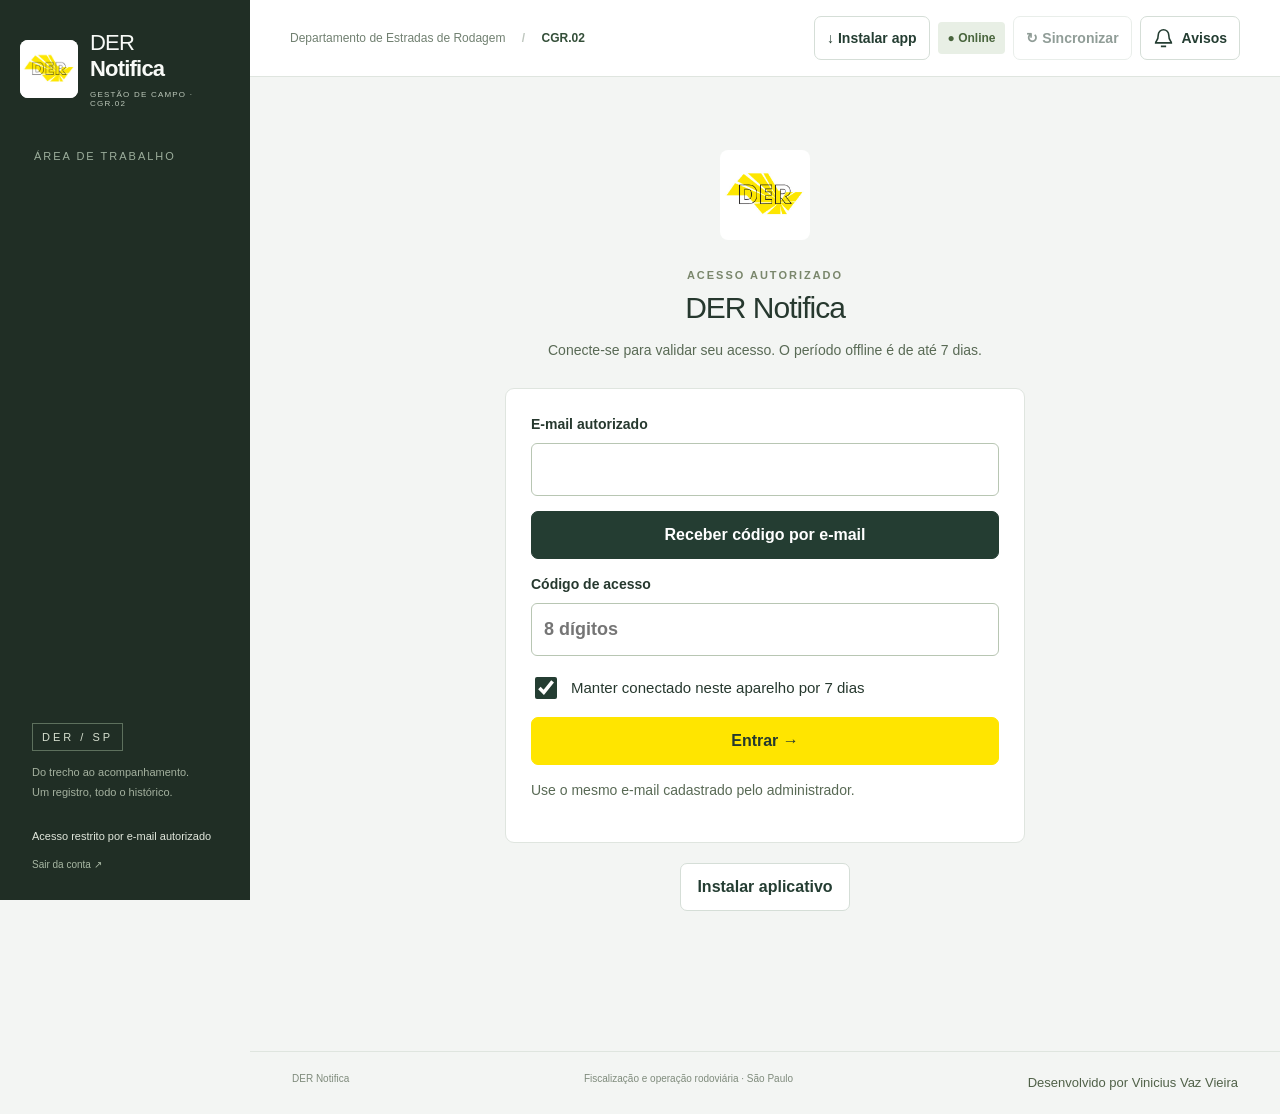
==== campo.html @ 86308b41 "Adiciona exclusão autorizada e solicitações; limita encerrados do CCO e oferece consulta paginada" ====
<!doctype html><html lang="pt-BR"><head><meta charset="utf-8"><meta name="viewport" content="width=device-width, initial-scale=1, viewport-fit=cover"><meta name="theme-color" content="#243d32"><title>DER Notifica</title><link rel="icon" href="./logo-der.jpg"><link rel="manifest" href="./manifest.webmanifest"><link rel="stylesheet" href="./app.css?v=7"><link rel="stylesheet" href="./cco.css?v=7"><link rel="stylesheet" href="./accessibility.css?v=7"><script defer src="./vendor/pdf-lib.min.js"></script><script defer src="./vendor/exceljs.min.js"></script><script src="./config.js"></script><script defer src="./location.js?v=7"></script><script defer src="./documents.js?v=7"></script><script defer src="./app.js?v=7"></script></head><body>
<aside class="sidebar"><a class="brand" href="#home"><img src="./logo-der.jpg" alt="DER"><span>DER <strong>Notifica</strong><small>GESTÃO DE CAMPO · CGR.02</small></span></a><div class="nav-label">ÁREA DE TRABALHO</div><nav id="nav"></nav><div class="sidebar-bottom"><span class="seal">DER / SP</span><p>Do trecho ao acompanhamento.<br>Um registro, todo o histórico.</p><div id="identity">Verificando acesso…</div><a id="logout" href="#" target="_top">Sair da conta ↗</a></div></aside>
<div class="workspace"><header class="topbar"><span>Departamento de Estradas de Rodagem <b> / </b> <strong>CGR.02</strong></span><div class="top-actions"><span id="connection" class="badge">Conectando</span><button id="sync" class="small">↻ Sincronizar <span id="pending-count"></span></button></div></header><main id="main"><div class="loading">Preparando seu ambiente de campo…</div></main><footer>DER Notifica <span>Fiscalização e operação rodoviária · São Paulo</span><small class="developer-credit">Desenvolvido por Vinicius Vaz Vieira</small></footer></div>
<dialog id="modal"><div id="modal-body"></div><button id="close-modal" class="dialog-close" aria-label="Fechar janela">×</button></dialog><dialog id="signature-modal"><div class="signature-header"><div><span class="eyebrow">CIÊNCIA DO DOCUMENTO</span><h2>Assine com o dedo ou caneta</h2><p id="signature-caption"></p></div><button id="signature-close" aria-label="Voltar sem confirmar">×</button></div><div class="signature-paper"><canvas id="signature-canvas" aria-label="Área para desenhar a assinatura"></canvas><span class="signature-line">Assinatura do notificado</span></div><div class="signature-footer"><span>Use a tela na horizontal para ter mais espaço.</span><div><button id="signature-clear">Limpar</button><button id="signature-confirm" class="primary">Confirmar assinatura ✓</button></div></div></dialog><div id="toast" role="status" aria-live="polite"></div>
</body></html>
---- app.css ----
:root{font-family:Arial,Helvetica,sans-serif;color:#26382e;background:#f3f5f3;font-size:14px;--green:#243d32;--yellow:#ffe500;--muted:#748078;--line:#dfe5df}*{box-sizing:border-box}body{margin:0}button,input,select,textarea{font:inherit}button,a{ -webkit-tap-highlight-color:transparent}button{cursor:pointer;border:1px solid #d5ded7;background:#fff;color:var(--green);border-radius:7px;padding:11px 16px;font-weight:600;min-height:43px}button:hover{background:#eff3ee}button:disabled{opacity:.5;cursor:default}button.primary{background:var(--green);color:white;border-color:var(--green)}button.yellow{background:var(--yellow);border-color:var(--yellow);color:#25392f}.small{font-size:12px;padding:8px 12px;min-height:34px}a{color:inherit}input,select,textarea{width:100%;border:1px solid #d7dfd8;background:#fff;border-radius:6px;padding:12px;color:#26382e;min-height:45px}textarea{min-height:110px;resize:vertical}input:focus,select:focus,textarea:focus{outline:2px solid #a3b49f;outline-offset:2px}input[type=checkbox]{width:19px;min-height:19px;accent-color:var(--green)}label{font-size:12px;font-weight:600;display:flex;flex-direction:column;gap:8px}label.check{flex-direction:row;align-items:center;font-weight:400;font-size:14px}.sidebar{position:fixed;inset:0 auto 0 0;width:250px;background:#202e25;color:#f8faf7;padding:30px 20px;display:flex;flex-direction:column;z-index:10}.brand{display:flex;align-items:center;gap:12px;text-decoration:none;margin:0 0 42px}.brand img{width:58px;height:58px;object-fit:contain;border-radius:8px;background:white}.brand span{font-size:22px;font-weight:400;letter-spacing:-.8px}.brand strong{display:block}.brand small{display:block;font-size:8px;letter-spacing:1.2px;margin-top:8px;color:#bcc8ba}.nav-label{font-size:9px;letter-spacing:2px;color:#9cae9c;margin:0 14px 12px}nav button{display:flex;align-items:center;gap:12px;width:100%;border:0;text-align:left;background:transparent;color:#c9d3c8;border-radius:6px;font-size:13px;font-weight:400;padding:13px 14px;margin:4px 0}nav button.active{background:#ffe500;color:#25382b;font-weight:700}nav button:hover{background:#3d4e3c}nav button.active:hover{background:#ffe500}nav .nav-icon{font-size:19px;width:23px}.sidebar-bottom{margin-top:auto;padding:24px 12px 0}.seal{font-size:11px;letter-spacing:3px;border:1px solid #5d705d;padding:7px 9px;color:#d6dfcf}.sidebar-bottom p{font-size:11px;color:#a4b19f;line-height:1.8;margin:18px 0 25px}#identity{font-size:11px;color:#e1e7dc;line-height:1.7;overflow-wrap:anywhere}#logout{display:block;font-size:10px;margin-top:13px;color:#a7b7a3;text-decoration:none}.workspace{margin-left:250px}.topbar{height:77px;display:flex;align-items:center;justify-content:space-between;gap:15px;padding:0 40px;background:white;border-bottom:1px solid var(--line);font-size:11px;color:#718071}.topbar b{margin:0 13px;color:#bfc7bf}.topbar strong{font-size:11px;color:#344f39}.top-actions{display:flex;gap:12px;align-items:center}.badge{display:inline-flex;padding:6px 9px;border-radius:4px;background:#e8efe5;color:#49653d;font-size:10px;font-weight:700;line-height:1.5}.badge.warn{background:#fff1c6;color:#7d6208}.badge.danger{background:#fae5df;color:#a33c2a}main{max-width:1450px;margin:auto;padding:38px 42px 60px;min-height:calc(100vh - 140px)}footer{display:flex;justify-content:space-between;padding:21px 42px;border-top:1px solid var(--line);color:#7f8b7c;font-size:10px}h1{font-size:30px;letter-spacing:-1px;font-weight:500;margin:10px 0 12px}h2{font-size:19px;letter-spacing:-.4px;margin:0 0 12px}h3{font-size:15px;margin:0 0 10px}p{line-height:1.7}.eyebrow{font-size:9px;letter-spacing:2px;color:#7a876c;font-weight:700}.muted{color:var(--muted);font-size:12px;line-height:1.7}.page-head{display:flex;justify-content:space-between;gap:20px;align-items:center;margin-bottom:30px}.page-head p{margin:0;color:#778173;font-size:12px}.hero{background:var(--green);color:#fff;border-radius:11px;min-height:205px;padding:32px 34px;position:relative;overflow:hidden;display:flex;align-items:center;justify-content:space-between}.hero:after{content:'';position:absolute;right:80px;bottom:-60px;width:210px;height:320px;border:1px solid #ffffff16;transform:rotate(27deg);border-radius:70px;box-shadow:0 0 0 40px #ffffff05,0 0 0 80px #ffffff04;pointer-events:none}.hero h2{font-size:27px;font-weight:400;line-height:1.3;max-width:460px}.hero p{color:#c2d0bf;font-size:12px;max-width:470px}.hero .eyebrow{color:#ffe500}.hero >div,.hero button{position:relative;z-index:1}.stats{display:grid;grid-template-columns:repeat(4,1fr);gap:15px;margin:22px 0 30px}.stat{padding:22px;background:white;border:1px solid var(--line);border-radius:8px}.stat .num{font-size:30px;display:block;margin:11px 0;color:#2a4735;letter-spacing:-1px}.stat .label{font-size:10px;color:#7c8878}.stat small{font-size:10px;color:#89917f}.section-head{display:flex;justify-content:space-between;align-items:center;margin:28px 0 16px}.section-head h2{margin:0}.actions{display:flex;gap:10px;flex-wrap:wrap}.cards{display:grid;grid-template-columns:repeat(3,1fr);gap:17px}.action-card{border:1px solid var(--line);border-radius:8px;background:white;padding:23px;display:flex;flex-direction:column;align-items:flex-start;min-height:196px}.action-card .symbol{width:37px;height:37px;background:#eef2e9;display:grid;place-items:center;border-radius:7px;margin-bottom:20px;font-size:20px}.action-card p{font-size:12px;color:#7b8476;margin:0 0 20px}.action-card button{margin-top:auto;border:0;padding:0;min-height:25px;font-size:11px}.panel{background:white;border:1px solid var(--line);border-radius:9px;padding:25px;margin-bottom:20px}.panel-head{padding-bottom:18px;margin-bottom:23px;border-bottom:1px solid #edf0ea;display:flex;gap:13px;align-items:center}.panel-head .step-no{height:28px;width:28px;border:1px solid #c7d3c2;border-radius:50%;display:grid;place-items:center;font-size:10px}.panel-head h2{margin:0;font-size:16px}.form-grid{display:grid;grid-template-columns:repeat(2,minmax(0,1fr));gap:20px}.form-grid .full{grid-column:1/-1}.form-grid.three{grid-template-columns:repeat(3,minmax(0,1fr))}.notice{padding:14px 17px;border-left:3px solid #e6c400;background:#fffbe9;color:#77652b;font-size:12px;line-height:1.7;margin:18px 0}.notice.good{background:#edf4e9;border-color:#6a8856;color:#516347}.empty{padding:42px 20px;text-align:center;border:1px dashed #d8dfd2;border-radius:7px;color:#7e8976;font-size:12px}.empty strong{display:block;color:#3f563c;font-size:15px;margin-bottom:8px}.form-footer{display:flex;justify-content:space-between;gap:12px;align-items:center;position:sticky;bottom:0;background:#f3f5f3f5;border-top:1px solid #d8dfd4;padding:17px 0;z-index:3}.steps{display:flex;gap:0;margin:0 0 28px;padding:0;list-style:none}.steps li{flex:1;border-bottom:3px solid #e0e6dc;padding:10px 5px;font-size:10px;color:#84917d}.steps li.active{border-color:#647a4d;color:#314c34;font-weight:bold}.steps li span{margin-right:6px}.preview-images{display:flex;gap:12px;flex-wrap:wrap;margin-top:15px}.photo{width:110px;position:relative}.photo img{width:110px;height:85px;object-fit:cover;border-radius:5px;border:1px solid #dbe3d8}.photo button{position:absolute;right:3px;top:3px;border:0;padding:0;width:23px;min-height:23px;background:white}.photo small{font-size:9px;display:block;overflow:hidden;text-overflow:ellipsis;white-space:nowrap}.signature-preview{height:130px;max-width:100%;border:1px solid #e4e8df;background:white}.filters{display:grid;grid-template-columns:minmax(180px,2fr) repeat(3,minmax(100px,1fr));gap:12px;margin-bottom:20px}.filters label{font-size:10px}.filters input,.filters select{min-height:37px;padding:8px;font-size:12px}.table-wrap{overflow-x:auto}table{border-collapse:collapse;width:100%;font-size:11px;text-align:left}th{font-size:9px;letter-spacing:.5px;text-transform:uppercase;color:#89917f;background:#f7f9f5;padding:13px 12px;border-bottom:1px solid #e2e8dc}td{padding:17px 12px;border-bottom:1px solid #edf0e8;vertical-align:middle}td strong{font-size:11px;display:block;color:#334c35}td small{color:#86917d;display:block;margin-top:6px}tr[data-id]{cursor:pointer}tr[data-id]:hover{background:#f8faf4}.board{display:grid;grid-template-columns:repeat(4,minmax(0,1fr));gap:15px}.column{background:#e9eee6;border-radius:7px;padding:12px;min-height:320px}.column h3{font-size:11px;padding:5px 3px 15px}.alert-card{background:white;border:1px solid #dce4d6;border-radius:6px;padding:15px;margin-bottom:12px;cursor:pointer}.alert-card p{font-size:11px;color:#7b8773}.alert-card h4{font-size:13px;margin:10px 0}.permissions{display:grid;grid-template-columns:repeat(3,1fr);gap:16px}.permission{background:#f7f9f4;padding:14px;border-radius:6px}.permission small{display:block;font-size:10px;margin-left:27px;color:#86927d;margin-top:7px}.users{display:grid;gap:12px}.user-row{display:flex;justify-content:space-between;gap:15px;border-bottom:1px solid #e7ede0;padding:15px 0}.user-row p{margin:5px 0;font-size:11px;color:#7c8775}dialog{border:1px solid #d5dfd0;border-radius:12px;color:#26382e;background:#fff;padding:30px;width:min(900px,94vw);max-height:92dvh;overflow:auto;box-shadow:0 30px 100px #15200f40}dialog::backdrop{background:#162319b3;backdrop-filter:blur(3px)}.dialog-close{position:absolute;right:14px;top:10px;border:0;font-size:24px;background:transparent;padding:3px 10px}.detail-grid{display:grid;grid-template-columns:1fr 1fr;gap:18px;padding:20px 0}.detail-grid small{display:block;font-size:10px;color:#8a967f;margin-bottom:7px}.detail-grid strong{font-size:13px}.timeline{border-left:1px solid #ccd9c3;padding-left:20px}.timeline div{margin:18px 0}.timeline strong{font-size:12px}.timeline p{font-size:11px;color:#7c8974;margin:5px 0}.doc-preview{border:1px solid #dbe3d6;background:#fafbf9;padding:25px;line-height:1.8;font-size:12px;max-height:50vh;overflow:auto;margin:18px 0}.doc-preview h3{text-align:center}.signature-header{display:flex;justify-content:space-between;gap:15px;margin-bottom:20px}.signature-header button{font-size:25px;min-height:34px;border:0;background:transparent;padding:0 10px}.signature-header p{font-size:12px;color:#7a8772;margin:5px 0}.signature-header h2{font-size:23px;margin:9px 0}.signature-paper{position:relative;background:#fff;border:1px solid #cdd9c3;border-radius:8px;overflow:hidden;height:min(46dvh,350px)}#signature-canvas{display:block;width:100%;height:100%;touch-action:none;cursor:crosshair}.signature-line{position:absolute;left:7%;right:7%;bottom:23px;border-top:1px solid #cad5c0;padding-top:9px;font-size:11px;color:#9aa58d;pointer-events:none;text-align:center}.signature-footer{display:flex;justify-content:space-between;gap:15px;align-items:center;margin-top:20px;font-size:11px;color:#7f8c73}.signature-footer>div{display:flex;gap:10px}#signature-modal{width:min(1100px,96vw)}#toast{position:fixed;bottom:25px;left:calc(50% + 125px);transform:translateX(-50%);background:#213d2c;color:white;padding:14px 20px;box-shadow:0 5px 25px #0002;border-radius:8px;z-index:100;max-width:90vw;font-size:12px;display:none}.loading{padding:80px 20px;text-align:center;color:#7b8773}.access{max-width:520px;margin:80px auto;text-align:center}.access img{width:90px;border-radius:8px}.access a{display:inline-block;text-decoration:none;margin-top:20px}.note-label{font-size:10px;color:#87927c}.success-icon{width:60px;height:60px;display:grid;place-items:center;border-radius:50%;background:#edf3e5;font-size:30px;color:#5a7643;margin:0 auto 20px}.success{text-align:center;max-width:680px;margin:45px auto}.success .actions{justify-content:center}.success h1{font-size:28px}.draft-row{padding:17px 0;border-bottom:1px solid #e4ebdf;display:flex;align-items:center;justify-content:space-between;gap:20px}.draft-row strong{font-size:12px}.draft-row p{font-size:11px;color:#7c8974}.legend{display:flex;gap:18px;font-size:10px;color:#87917f;margin-bottom:15px}.help-grid{display:grid;grid-template-columns:1fr 1fr;gap:18px}.help-grid p{font-size:12px;color:#75826d}
@media(min-width:1600px){main{padding-top:50px}.hero{min-height:240px}}@media(max-width:1100px){.sidebar{width:215px;padding:25px 15px}.workspace{margin-left:215px}.topbar{padding:0 25px}.topbar>span{max-width:220px;line-height:1.7}main{padding:28px 25px}.cards{gap:12px}.action-card{padding:20px}.board{grid-template-columns:1fr 1fr}.permissions{grid-template-columns:1fr 1fr}#toast{left:calc(50% + 107px)}}
@media(max-width:760px){.sidebar{position:relative;width:100%;height:auto;padding:16px 18px}.brand{margin:0}.brand img{width:42px;height:42px}.brand span{font-size:18px}.brand strong{display:inline}.brand small{font-size:7px;margin-top:5px}.nav-label,.sidebar-bottom{display:none}nav{display:flex;overflow:auto;gap:6px;margin-top:16px}nav button{white-space:nowrap;min-width:max-content;padding:9px 12px;font-size:11px;margin:0}nav .nav-icon{font-size:16px;width:auto}.workspace{margin-left:0}.topbar{height:auto;min-height:60px;padding:12px 18px}.topbar>span{font-size:9px;max-width:160px}.topbar b{margin:0 5px}.topbar strong{font-size:9px}.top-actions{gap:7px}.top-actions button{font-size:10px;padding:7px}.badge{font-size:9px}main{padding:25px 18px 40px}.page-head{align-items:flex-start;margin-bottom:22px}.page-head h1{font-size:27px}.page-head p{font-size:11px}.page-head button{font-size:11px;padding:10px}.hero{padding:25px;display:block}.hero h2{font-size:24px}.hero button{margin-top:10px}.stats{grid-template-columns:1fr 1fr;gap:10px}.stat{padding:17px}.stat .num{font-size:27px}.cards{grid-template-columns:1fr}.action-card{min-height:0;display:grid;grid-template-columns:45px 1fr;column-gap:13px;padding:19px}.action-card .symbol{grid-row:1/4;margin:0}.action-card p{margin-bottom:10px}.action-card button{justify-self:start}.form-grid,.form-grid.three{grid-template-columns:1fr}.panel{padding:20px 17px}.filters{grid-template-columns:1fr 1fr}.filters label:first-child{grid-column:1/-1}.steps li{font-size:9px}.steps li span{display:block;margin-bottom:6px}.form-footer{align-items:flex-start}.form-footer .actions{justify-content:flex-end}.form-footer .muted{font-size:10px;max-width:130px}.form-footer button{font-size:11px;padding:10px}.board{grid-template-columns:1fr}.column{min-height:100px}.permissions{grid-template-columns:1fr}.signature-header h2{font-size:18px}.signature-footer{flex-direction:column;align-items:stretch}.signature-footer>div{justify-content:space-between}.signature-footer button{font-size:12px;padding:12px}dialog{padding:25px 18px}#toast{left:50%;width:max-content;max-width:90vw}footer{padding:20px 18px;font-size:9px}footer span{max-width:170px;text-align:right}.help-grid{grid-template-columns:1fr}.detail-grid{gap:15px}.detail-grid strong{font-size:12px}}
@media print{.sidebar,.topbar,footer,.actions,.dialog-close,#toast{display:none!important}.workspace{margin:0}main{padding:0}dialog{position:absolute;inset:0;width:100%;max-height:none;border:0;box-shadow:none}dialog::backdrop{background:white}body{background:white}}
---- cco.css ----
.cco-command{background:#233b30;border-radius:9px;padding:27px 30px;display:flex;justify-content:space-between;color:white;position:relative;overflow:hidden}.cco-command:after{content:'';position:absolute;right:240px;top:-130px;width:220px;height:420px;border:1px solid #ffffff12;transform:rotate(30deg);border-radius:50%;box-shadow:0 0 0 40px #ffffff05}.cco-command .eyebrow{color:#d0ddc3;font-size:9px}.cco-command h2{font-size:25px;font-weight:400;margin:15px 0 7px}.cco-command p{font-size:11px;color:#b4c7ac;margin:0}.live-dot{width:7px;height:7px;display:inline-block;background:#ffe500;border-radius:50%;margin-right:9px;box-shadow:0 0 0 4px #ffe50016}.cco-clock{text-align:right;position:relative;z-index:1}.cco-clock strong{display:block;font-size:43px;font-weight:400;letter-spacing:-2px}.cco-clock span{font-size:8px;letter-spacing:2px;display:block;margin-top:8px;color:#d0dcc4}.cco-clock small{display:block;font-size:9px;color:#92a88c;margin-top:17px}.cco-stats{margin:18px 0}.cco-stats .stat{padding:18px 20px}.cco-stats .stat:first-child{border-top:3px solid #d9bc00}.cco-stats .stat:nth-child(2){border-top:3px solid #c96549}.cco-stats .num{font-size:28px;margin:10px 0}.cco-toolbar{display:flex;justify-content:space-between;gap:15px;align-items:flex-end;padding:4px 0 24px}.cco-toolbar label{font-size:9px;min-width:155px}.cco-toolbar select{font-size:11px;min-height:36px;padding:8px}.cco-pulse{font-size:9px;color:#7e8f70;display:flex;align-items:center;gap:12px}.board{align-items:start;gap:13px}.column{padding:10px;background:#e9ede5;min-height:400px}.column-title{display:flex;align-items:center;justify-content:space-between;border-bottom:1px solid #d9e2d1;padding:9px 3px 16px;margin-bottom:13px}.column-title h3{font-size:10px;margin:0;padding:0}.column-title>span{font-size:10px;padding:3px 7px;background:white;border-radius:4px}.column-dot{width:6px;height:6px;display:inline-block;border-radius:50%;background:#b9a000;margin-right:6px}.cco-col-1 .column-dot{background:#668ca6}.cco-col-2 .column-dot{background:#5e7f44}.cco-col-3 .column-dot{background:#9ba993}.alert-card{padding:12px;cursor:default;box-shadow:0 2px 3px #293d2010;border-color:#dbe3d3}.alert-card [data-id]{cursor:pointer}.risk-imediato{border-top:3px solid #b94937}.risk-alto{border-top:3px solid #cf754a}.card-risk{display:flex;align-items:center;justify-content:space-between;margin-bottom:12px}.elapsed{font-size:9px;color:#8b957f}.cco-photo{width:100%;height:110px;object-fit:cover;border-radius:4px;margin-bottom:13px}.cco-no-photo{height:70px;display:grid;place-items:center;background:repeating-linear-gradient(135deg,#f5f7f1,#f5f7f1 6px,#f0f3ea 6px,#f0f3ea 7px);font-size:8px;letter-spacing:1.5px;color:#a0ac91;margin-bottom:13px;border-radius:4px}.road-label{font-size:17px;font-weight:bold;letter-spacing:-.5px;color:#29482f}.road-label span{font-size:8px;font-weight:normal;letter-spacing:1px;margin:0 4px;color:#8c997e}.road-direction{font-size:9px;color:#87967b;margin:6px 0 17px}.alert-card h4{font-size:12px;margin:0 0 6px}.alert-card p{font-size:10px;line-height:1.7;margin:0 0 14px}.cco-author{padding:12px 0;border-top:1px solid #edf1e7;display:flex;flex-direction:column;gap:6px}.cco-author strong{font-size:10px}.cco-author a,.cco-author span{font-size:10px;color:#7d8c70;text-decoration:none}.cco-ack{width:100%;font-size:10px;margin-top:6px;min-height:35px;padding:9px}.maps-button{display:block;text-align:center;text-decoration:none;font-size:10px;padding:9px;border:1px solid #d6dfcf;border-radius:5px;margin:6px 0;color:#48663c}.column-empty{padding:40px 10px;text-align:center;font-size:10px;color:#9aa58c}.monitor .sidebar,.monitor .topbar,.monitor footer{display:none}.monitor .workspace{margin:0}.monitor main{max-width:none;padding:25px 30px}.monitor #toast{left:50%}.monitor .board{grid-template-columns:repeat(4,minmax(0,1fr))}.monitor .cco-photo{height:160px}.monitor .road-label{font-size:23px}.monitor .column-title h3{font-size:12px}.monitor .alert-card h4{font-size:15px}.monitor .alert-card p{font-size:12px}.monitor .cco-author strong,.monitor .cco-author a{font-size:12px}@media(min-width:1500px){.cco-photo{height:145px}.alert-card{padding:15px}.road-label{font-size:21px}.alert-card p{font-size:11px}}@media(max-width:760px){.cco-command{padding:23px 20px}.cco-command h2{font-size:20px}.cco-command p{max-width:190px}.cco-clock strong{font-size:30px}.cco-clock span{font-size:6px;letter-spacing:1px}.cco-clock small{font-size:8px}.cco-toolbar{flex-direction:column;align-items:stretch}.cco-toolbar .actions{flex-wrap:nowrap}.cco-toolbar label{min-width:0;flex:1}.cco-toolbar .cco-pulse{justify-content:space-between}.cco-photo{height:180px}.monitor .board{grid-template-columns:1fr}.cco-stats .stat{padding:15px}.column{min-height:120px}}
.cco-only .sidebar{display:none}.cco-only .workspace{margin-left:0}.cco-only main{max-width:1700px;padding:30px 40px}.cco-only .topbar{height:75px;background:#fff;padding:0 40px}.cco-only #sync{display:none}.cco-brand{display:flex;align-items:center;gap:16px;max-width:none!important}.cco-brand img{width:49px;height:49px;object-fit:contain}.cco-brand strong{letter-spacing:1px;font-size:12px}.cco-brand small{font-size:9px;color:#8d9981;border-left:1px solid #e1e7d9;padding-left:16px}.cco-only #toast{left:50%}.cco-only .board{grid-template-columns:repeat(4,minmax(0,1fr))}.cco-only .cco-photo{height:145px}.cco-only .column-title h3{font-size:11px}.cco-only .road-label{font-size:22px}.cco-only .alert-card{padding:16px}.cco-only .alert-card p{font-size:11px}.cco-only .cco-author a{font-size:12px}.cco-only .cco-ack{font-size:12px;min-height:40px}.cco-only .cco-toolbar select{min-width:200px}.cco-only .page-head{margin-bottom:24px}@media(max-width:1000px){.cco-only .board{grid-template-columns:1fr 1fr}}@media(max-width:650px){.cco-only main{padding:25px 16px}.cco-only .topbar{padding:0 16px}.cco-brand small{display:none}.cco-brand strong{font-size:10px}.cco-brand img{width:40px}.cco-only .board{grid-template-columns:1fr}.cco-only .cco-toolbar select{min-width:0}.cco-only .page-head{display:block}.cco-only .page-head .actions{margin-top:18px}}
---- accessibility.css ----
:root{font-size:16px;--muted:#596a55}button{min-height:48px;font-size:15px}input,select,textarea{font-size:16px;min-height:50px;border-color:#b8c6b3}label{font-size:14px;line-height:1.5}label.check{font-size:15px;gap:11px}input[type=checkbox]{width:22px;min-height:22px}.muted{font-size:14px;color:#596a55}.page-head p,.hero p,.action-card p{font-size:14px;line-height:1.7}.eyebrow{font-size:11px}.badge{font-size:12px;padding:7px 10px}.small{font-size:14px;min-height:44px}nav button{font-size:15px;min-height:50px}.nav-label{font-size:11px}.action-card button{font-size:15px;min-height:44px}.stat .label,.stat small{font-size:12px;color:#5c6d54}.stat{min-height:145px}.filters label,.cco-toolbar label{font-size:13px}.filters input,.filters select,.cco-toolbar select{font-size:15px;min-height:46px}table{font-size:14px}th{font-size:12px}td strong{font-size:14px}td small{font-size:12px;color:#63755a}.notice{font-size:14px}.steps li{font-size:13px}.form-footer .muted{font-size:13px}.dialog-close{width:48px;height:48px;min-height:48px;font-size:28px}.signature-header h2{font-size:24px}.signature-header p,.signature-footer{font-size:14px}.signature-footer button{font-size:16px;min-height:50px}.signature-header button{min-width:48px;min-height:48px}.signature-line{font-size:13px}.photo button{width:40px;min-height:40px;font-size:22px}.photo small{font-size:12px}.agent-signature{margin-top:24px;padding-top:24px;border-top:1px solid #d9e2d3}.agent-signature label{margin-bottom:16px}.agent-signature .signature-preview{display:block;margin-bottom:12px}.detail-grid small{font-size:12px;color:#63755a}.detail-grid strong{font-size:15px}.timeline strong{font-size:15px}.timeline p{font-size:13px}.permissions{gap:12px}.permission{padding:16px}.user-row p,.help-grid p{font-size:14px}.doc-preview{font-size:14px}.cco-clock small{font-size:11px}.cco-command p{font-size:14px}.cco-pulse{font-size:12px}.column-title h3,.cco-only .column-title h3{font-size:14px}.column-title>span{font-size:13px}.column-empty{font-size:13px}.elapsed{font-size:12px}.road-label,.cco-only .road-label{font-size:24px}.road-direction{font-size:13px;color:#63755a}.alert-card h4,.cco-only .alert-card h4{font-size:16px}.alert-card p,.cco-only .alert-card p{font-size:14px}.cco-author strong,.cco-author a,.cco-only .cco-author a{font-size:14px}.cco-ack,.cco-only .cco-ack{font-size:14px;min-height:48px}.maps-button{font-size:14px;min-height:44px;padding:12px}.cco-author a{padding:6px 0}.topbar{font-size:12px}.topbar strong{font-size:12px}.top-actions{gap:8px}.empty{font-size:14px}.empty strong{font-size:17px}.access{margin-top:35px}.access h1{font-size:30px}.access .panel{padding:25px}.access button{font-size:16px}.access input{font-size:18px}button:focus-visible,a:focus-visible{outline:3px solid #315e3d;outline-offset:3px}button.primary:focus-visible{outline-color:#a0b946}#menu-toggle,.menu-close,.menu-overlay,.drawer-install{display:none}.cards{grid-template-columns:repeat(2,minmax(0,1fr))}
@media(max-width:1100px){.topbar>span{max-width:none}.board{grid-template-columns:1fr 1fr}}
@media(max-width:960px){body.menu-open{overflow:hidden}.sidebar{position:fixed;inset:0 auto 0 0;width:min(320px,88vw);height:100dvh;z-index:35;transform:translateX(-105%);transition:transform .2s ease;padding:28px 22px;display:flex;flex-direction:column;box-shadow:8px 0 40px #15231233}.menu-open .sidebar{transform:translateX(0)}.sidebar .brand{margin:24px 0 32px;gap:12px}.sidebar .brand img{width:58px;height:58px}.sidebar .brand span{font-size:22px}.sidebar .brand strong{display:block}.sidebar .brand small{font-size:9px}.sidebar .nav-label{display:block;margin-left:12px}.sidebar nav{display:flex;flex-direction:column;overflow:auto;gap:4px;margin:0}.sidebar nav button{width:100%;min-width:0;white-space:normal;text-align:left;padding:13px 14px;font-size:16px;min-height:50px}.sidebar .nav-icon{width:24px;font-size:21px}.sidebar-bottom{display:block;margin-top:auto;padding:22px 10px 0}.sidebar-bottom .seal,.sidebar-bottom>p{display:none}#identity{font-size:13px;line-height:1.6}#logout{font-size:14px;padding:10px 0}.workspace{margin-left:0}.topbar{padding:12px 18px;min-height:72px;height:auto;position:sticky;top:0;z-index:8;display:grid;grid-template-columns:auto minmax(0,1fr) auto;gap:12px}.top-actions{gap:6px}.top-actions button{font-size:13px;padding:8px 10px}.top-actions .badge{font-size:11px}.top-actions>button:first-child:not(#sync){display:none}body:not(.cco-only) .topbar>span{font-size:0;max-width:none;line-height:1.3}body:not(.cco-only) .topbar>span b,body:not(.cco-only) .topbar>span strong{display:none}body:not(.cco-only) .topbar>span:before{content:'DER Notifica';font-size:16px;color:#263e30;font-weight:700;display:block}body:not(.cco-only) .topbar>span:after{content:'CGR.02';font-size:11px;color:#63755a;display:block;margin-top:4px}#menu-toggle{display:flex;flex-direction:column;align-items:center;justify-content:center;gap:2px;font-size:23px;background:white;border:1px solid #d5dfce;width:52px;min-height:50px;padding:4px}#menu-toggle span{font-size:10px}.menu-close{display:block;position:absolute;right:15px;top:10px;border:0;color:#fff;background:transparent;font-size:32px;width:48px;height:48px}.drawer-install{display:block;width:100%;background:#ffe500;color:#243d32;border:0;font-size:15px;margin-top:8px}.menu-overlay{display:none;position:fixed;inset:0;border:0;border-radius:0;background:#10261a99;z-index:30}.menu-open .menu-overlay{display:block}.cco-only .sidebar{display:none}.cco-only .topbar{display:flex}.cco-only .topbar>span{font-size:12px}.cco-only .top-actions>button{display:block!important}.form-grid{gap:20px}}
@media(max-width:760px){main{padding:25px 18px 40px}.page-head h1{font-size:28px;line-height:1.25}.page-head p{font-size:14px}.page-head button{font-size:14px;min-height:48px}.hero{padding:25px}.hero h2{font-size:27px}.hero p{font-size:15px}.hero button{font-size:16px;min-height:50px}.cards{grid-template-columns:1fr}.action-card h3{font-size:18px}.action-card p{font-size:15px}.action-card button{font-size:15px;min-height:44px}.action-card{padding:22px;grid-template-columns:42px 1fr}.stat{padding:18px;min-height:140px}.stat .label,.stat small{font-size:12px}.stat .num{font-size:30px}.panel-head h2{font-size:18px}.panel-head .step-no{font-size:12px;width:32px;height:32px}.steps li{font-size:12px;padding:10px 4px;line-height:1.4}.form-footer{gap:10px;flex-wrap:wrap;padding:14px 0}.form-footer .muted{font-size:12px;max-width:none;width:100%}.form-footer .actions{width:100%;display:grid;grid-template-columns:auto 1fr}.form-footer button{font-size:16px;min-height:52px;padding:12px 16px}.form-grid label{font-size:15px}.form-grid input,.form-grid select,.form-grid textarea{font-size:17px;min-height:52px}.filters input,.filters select{font-size:16px}.signature-header h2{font-size:22px}.signature-footer{font-size:13px}.signature-footer button{font-size:16px}.signature-paper{height:min(43dvh,350px)}dialog{padding:28px 18px}.detail-grid strong{font-size:15px}.detail-grid small{font-size:12px}.photo small{font-size:12px}.actions button{font-size:15px;min-height:48px}.board,.cco-only .board{grid-template-columns:1fr}.cco-command h2{font-size:23px}.cco-clock strong{font-size:32px}.cco-command p{font-size:13px}.cco-toolbar select{font-size:16px}.cco-toolbar label{font-size:13px}.cco-clock span{font-size:8px}.cco-clock small{font-size:10px}.cco-pulse{font-size:12px}.legend{font-size:12px}.column{min-height:120px}.column-title h3{font-size:15px}.alert-card .badge{font-size:13px}.road-direction{font-size:14px}.alert-card h4{font-size:18px}.alert-card p{font-size:15px}.cco-author strong,.cco-author a{font-size:15px}.help-grid p,.user-row p{font-size:15px}.permission .check{font-size:16px}#toast{font-size:15px;line-height:1.5;padding:16px 20px}.sidebar-bottom{padding-top:18px}.brand small{font-size:9px}.note-label{font-size:12px}footer{font-size:11px;line-height:1.6}.topbar .badge{padding:6px}.notice{font-size:15px}.doc-preview{font-size:15px}}
@media(prefers-reduced-motion:reduce){.sidebar{transition:none}}
#notice-bell{display:inline-flex;align-items:center;justify-content:center;gap:8px;min-width:48px}#notice-count{background:#ffe500;color:#253d32;border-radius:20px;min-width:23px;height:23px;display:inline-grid;place-items:center;font-size:12px}#notice-count:empty{display:none}.notice-list{display:grid;gap:12px;margin-top:22px}.notice-item{display:flex;flex-direction:column;align-items:flex-start;text-align:left;width:100%;gap:9px;padding:18px 20px;border:1px solid #d5dfce;border-left:4px solid #d5dfce;border-radius:8px;min-height:110px}.notice-item.unread{border-left-color:#d2b900;background:#fafcf7}.notice-item strong{font-size:16px}.notice-item span{font-size:14px;line-height:1.6;font-weight:400}.notice-item small{font-size:12px;font-weight:400;color:#5e7155}.gps-review{border:1px solid #d6e0cf;border-radius:8px;padding:20px;margin:20px 0}.gps-review h3{font-size:18px}.gps-review .maps-button{display:inline-block;margin-left:10px}.preview-images{align-items:flex-start}.photo{width:190px}.photo img{width:100%;height:135px}.photo-caption-label{font-size:13px;margin-top:9px}.photo-caption-label input{font-size:14px;min-height:44px;padding:10px}.signature-preview{max-width:100%;object-fit:contain}.cco-only #sync{display:none!important}@media(max-width:960px){#notice-bell span{display:none}#notice-bell{width:46px;min-height:46px;padding:6px;position:relative}#notice-count{position:absolute;right:-5px;top:-5px;height:19px;min-width:19px;font-size:11px}#sync{font-size:0;width:46px;min-height:46px;padding:3px;position:relative}#sync:before{content:'↻';font-size:25px}#sync #pending-count{position:absolute;right:-3px;top:-5px;font-size:11px;background:#fff4a9;color:#304d2b;border-radius:12px}.topbar .top-actions{gap:5px}.topbar .badge{font-size:11px}.topbar{gap:10px}.photo{width:calc(50% - 6px);max-width:190px}.photo-caption-label input{font-size:16px}.gps-review .maps-button{display:block;margin:12px 0 0}.signature-footer>div{display:grid;grid-template-columns:auto 1fr;gap:10px}.signature-footer button{padding:12px}.notice-item{min-height:120px}.sidebar nav{min-height:0}.cco-only .top-actions button:first-child{font-size:13px;min-height:44px}}
footer{flex-wrap:wrap;gap:12px}footer .developer-credit{font-size:13px;line-height:1.6;color:#506148;font-weight:500}@media(max-width:960px){footer{display:flex;flex-direction:column;align-items:flex-start}footer .developer-credit{font-size:13px}}
main[aria-busy="true"]:before{content:"Atualizando…";position:fixed;top:78px;right:20px;padding:8px 14px;background:#fff4aa;color:#263e30;font-size:13px;border-radius:6px;z-index:12;box-shadow:0 2px 10px #233b3015}
.deletion-controls{border-top:1px solid #d8e1d0;margin-top:28px;padding-top:22px}.deletion-controls h3{font-size:19px}.danger-outline{border:1px solid #ae403b;color:#98332f;background:#fff5f3}.deletion-controls small{font-size:13px}.deletion-controls .notice{margin:14px 0}
.closed-summary{padding:0 3px 14px}.closed-summary p{font-size:13px;color:#596a55}.closed-summary button{width:100%;font-size:14px;min-height:46px}.closed-list{display:grid;gap:12px;margin:18px 0}.closed-result{display:flex;flex-direction:column;align-items:flex-start;text-align:left;gap:9px;padding:18px;width:100%;background:white;border:1px solid #d5dfce}.closed-result strong{font-size:17px}.closed-result span{font-size:14px;font-weight:400}.closed-result small{font-size:13px;color:#596a55;font-weight:400}
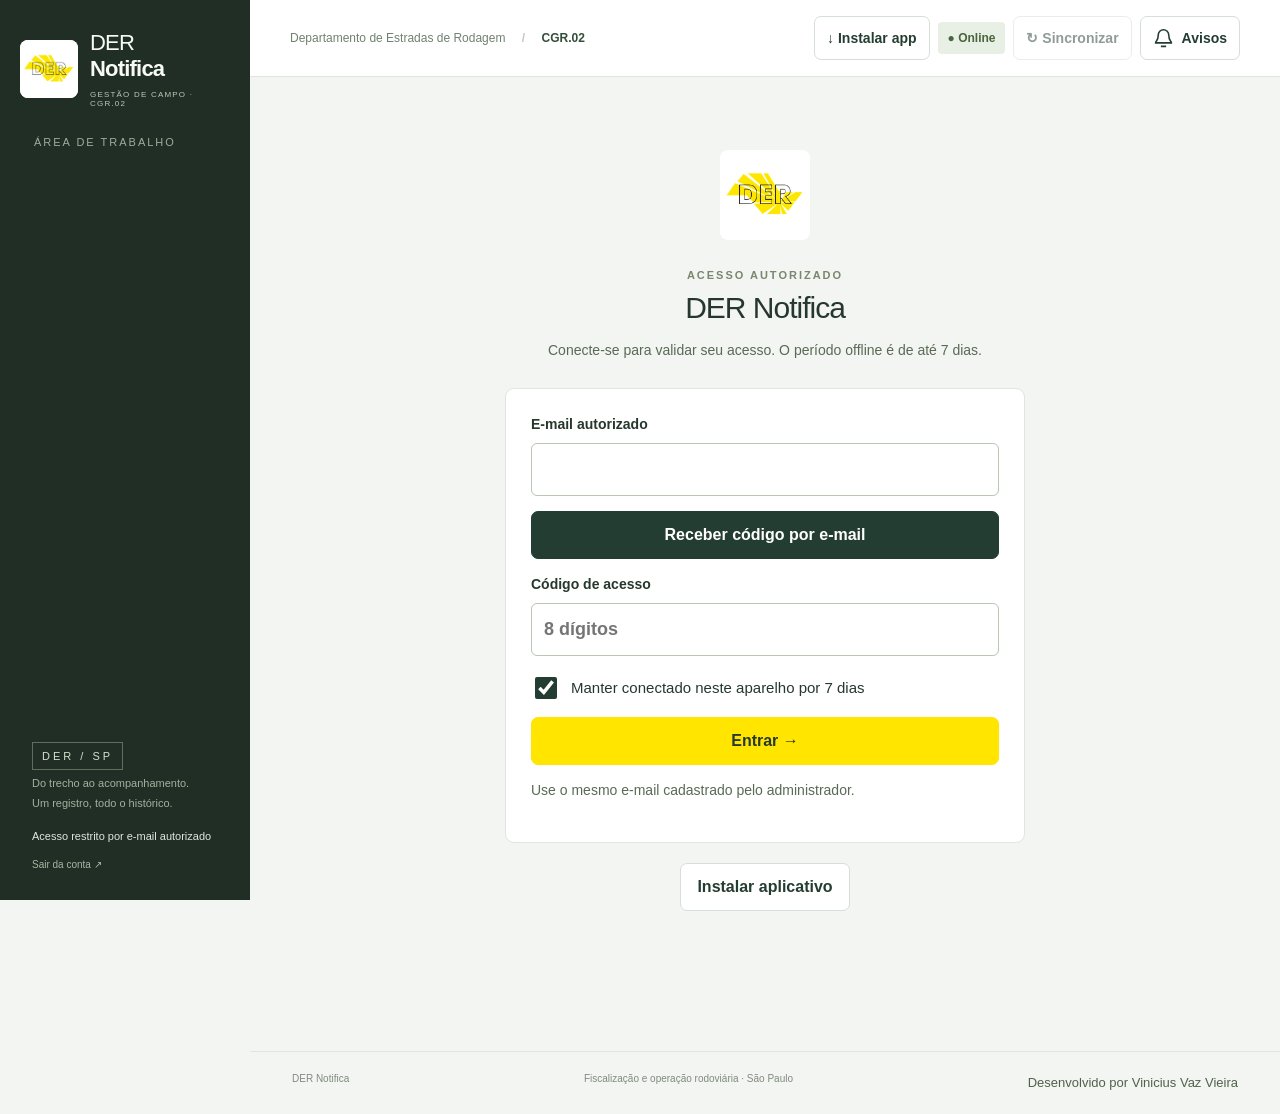
==== commit d4243c7a: "Mantém todas as opções do menu acessíveis em telas com pouca altura" ====
--- a/campo.html
+++ b/campo.html
@@ -1,4 +1,4 @@
-<!doctype html><html lang="pt-BR"><head><meta charset="utf-8"><meta name="viewport" content="width=device-width, initial-scale=1, viewport-fit=cover"><meta name="theme-color" content="#243d32"><title>DER Notifica</title><link rel="icon" href="./logo-der.jpg"><link rel="manifest" href="./manifest.webmanifest"><link rel="stylesheet" href="./app.css?v=7"><link rel="stylesheet" href="./cco.css?v=7"><link rel="stylesheet" href="./accessibility.css?v=7"><script defer src="./vendor/pdf-lib.min.js"></script><script defer src="./vendor/exceljs.min.js"></script><script src="./config.js"></script><script defer src="./location.js?v=7"></script><script defer src="./documents.js?v=7"></script><script defer src="./app.js?v=7"></script></head><body>
+<!doctype html><html lang="pt-BR"><head><meta charset="utf-8"><meta name="viewport" content="width=device-width, initial-scale=1, viewport-fit=cover"><meta name="theme-color" content="#243d32"><title>DER Notifica</title><link rel="icon" href="./logo-der.jpg"><link rel="manifest" href="./manifest.webmanifest"><link rel="stylesheet" href="./app.css?v=8"><link rel="stylesheet" href="./cco.css?v=8"><link rel="stylesheet" href="./accessibility.css?v=8"><script defer src="./vendor/pdf-lib.min.js"></script><script defer src="./vendor/exceljs.min.js"></script><script src="./config.js"></script><script defer src="./location.js?v=8"></script><script defer src="./documents.js?v=8"></script><script defer src="./app.js?v=8"></script></head><body>
 <aside class="sidebar"><a class="brand" href="#home"><img src="./logo-der.jpg" alt="DER"><span>DER <strong>Notifica</strong><small>GESTÃO DE CAMPO · CGR.02</small></span></a><div class="nav-label">ÁREA DE TRABALHO</div><nav id="nav"></nav><div class="sidebar-bottom"><span class="seal">DER / SP</span><p>Do trecho ao acompanhamento.<br>Um registro, todo o histórico.</p><div id="identity">Verificando acesso…</div><a id="logout" href="#" target="_top">Sair da conta ↗</a></div></aside>
 <div class="workspace"><header class="topbar"><span>Departamento de Estradas de Rodagem <b> / </b> <strong>CGR.02</strong></span><div class="top-actions"><span id="connection" class="badge">Conectando</span><button id="sync" class="small">↻ Sincronizar <span id="pending-count"></span></button></div></header><main id="main"><div class="loading">Preparando seu ambiente de campo…</div></main><footer>DER Notifica <span>Fiscalização e operação rodoviária · São Paulo</span><small class="developer-credit">Desenvolvido por Vinicius Vaz Vieira</small></footer></div>
 <dialog id="modal"><div id="modal-body"></div><button id="close-modal" class="dialog-close" aria-label="Fechar janela">×</button></dialog><dialog id="signature-modal"><div class="signature-header"><div><span class="eyebrow">CIÊNCIA DO DOCUMENTO</span><h2>Assine com o dedo ou caneta</h2><p id="signature-caption"></p></div><button id="signature-close" aria-label="Voltar sem confirmar">×</button></div><div class="signature-paper"><canvas id="signature-canvas" aria-label="Área para desenhar a assinatura"></canvas><span class="signature-line">Assinatura do notificado</span></div><div class="signature-footer"><span>Use a tela na horizontal para ter mais espaço.</span><div><button id="signature-clear">Limpar</button><button id="signature-confirm" class="primary">Confirmar assinatura ✓</button></div></div></dialog><div id="toast" role="status" aria-live="polite"></div>
@@ -7,3 +7,4 @@
 
 
 
+
--- a/accessibility.css
+++ b/accessibility.css
@@ -8,3 +8,4 @@
 main[aria-busy="true"]:before{content:"Atualizando…";position:fixed;top:78px;right:20px;padding:8px 14px;background:#fff4aa;color:#263e30;font-size:13px;border-radius:6px;z-index:12;box-shadow:0 2px 10px #233b3015}
 .deletion-controls{border-top:1px solid #d8e1d0;margin-top:28px;padding-top:22px}.deletion-controls h3{font-size:19px}.danger-outline{border:1px solid #ae403b;color:#98332f;background:#fff5f3}.deletion-controls small{font-size:13px}.deletion-controls .notice{margin:14px 0}
 .closed-summary{padding:0 3px 14px}.closed-summary p{font-size:13px;color:#596a55}.closed-summary button{width:100%;font-size:14px;min-height:46px}.closed-list{display:grid;gap:12px;margin:18px 0}.closed-result{display:flex;flex-direction:column;align-items:flex-start;text-align:left;gap:9px;padding:18px;width:100%;background:white;border:1px solid #d5dfce}.closed-result strong{font-size:17px}.closed-result span{font-size:14px;font-weight:400}.closed-result small{font-size:13px;color:#596a55;font-weight:400}
+.sidebar .brand{flex-shrink:0}.sidebar nav{flex:1;min-height:0;overflow-y:auto;overscroll-behavior:contain}.sidebar-bottom{flex-shrink:0}@media(min-width:961px){.sidebar .brand{margin-bottom:28px}.sidebar-bottom>p{margin:10px 0 14px}.sidebar-bottom{padding-top:16px}}
